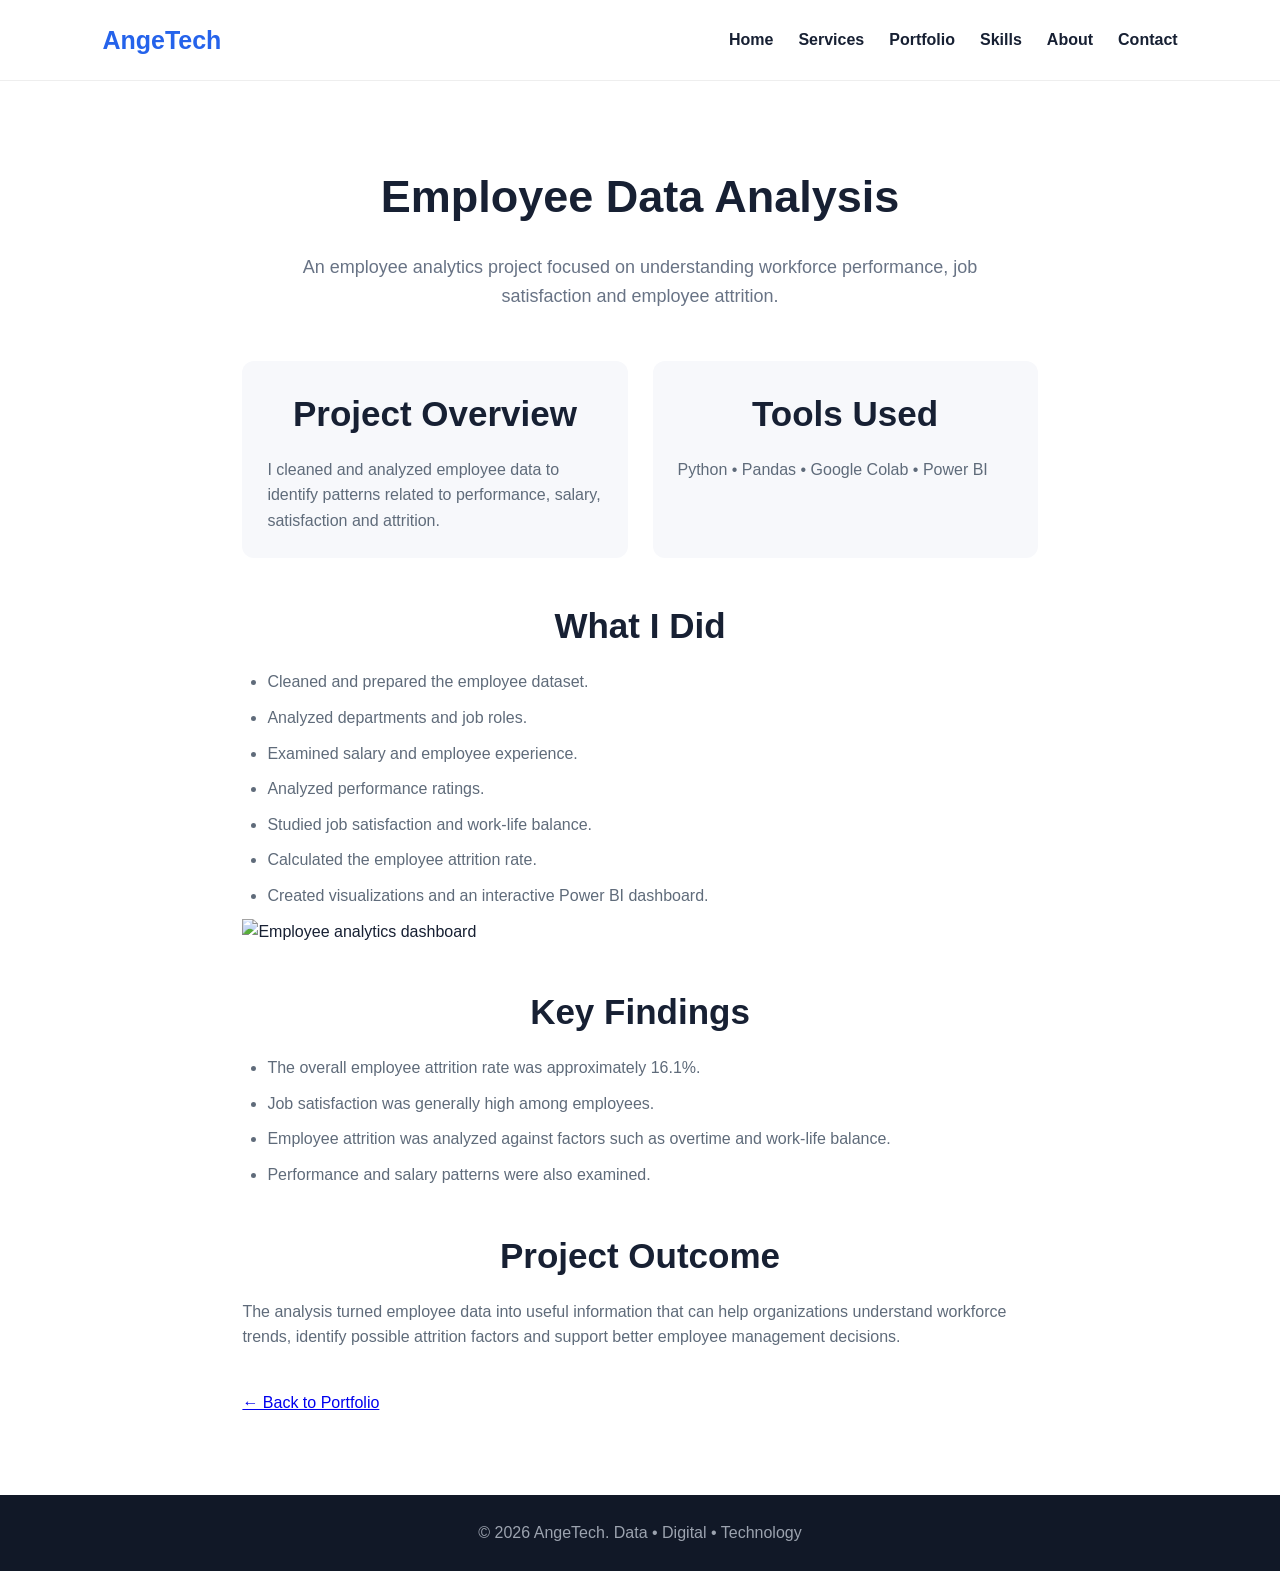
==== employee analytical.html @ 04780192 "main branch" ====
﻿<!DOCTYPE html>
<html lang="en">
<head>
    <meta charset="UTF-8">
    <meta name="viewport" content="width=device-width, initial-scale=1.0">
    <title>Employee Analytics | AngeTech</title>
    <link rel="stylesheet" href="style.css">
</head>

<body>

    <header>
        <h2>AngeTech</h2>

        <nav>
            <a href="index.html">Home</a>
            <a href="index.html#services">Services</a>
            <a href="index.html#portfolio">Portfolio</a>
            <a href="index.html#skills">Skills</a>
            <a href="index.html#about">About</a>
            <a href="index.html#contact">Contact</a>
        </nav>
    </header>

    <section class="project-page">

        <h1>Employee Data Analysis</h1>

        <p class="project-intro">
            An employee analytics project focused on understanding
            workforce performance, job satisfaction and employee attrition.
        </p>

        <div class="project-info">

            <div>
                <h2> Project Overview</h2>
                <p>
                    I cleaned and analyzed employee data to identify patterns
                    related to performance, salary, satisfaction and attrition.
                </p>
            </div>

            <div>
                <h2> Tools Used</h2>
                <p>
                    Python • Pandas • Google Colab • Power BI
                </p>
            </div>

        </div>

        <div class="project-section">

            <h2> What I Did</h2>

            <ul>
                <li>Cleaned and prepared the employee dataset.</li>
                <li>Analyzed departments and job roles.</li>
                <li>Examined salary and employee experience.</li>
                <li>Analyzed performance ratings.</li>
                <li>Studied job satisfaction and work-life balance.</li>
                <li>Calculated the employee attrition rate.</li>
                <li>Created visualizations and an interactive Power BI dashboard.</li>
            </ul>
            <img src="images/employee analytic.png"
                 alt="Employee analytics dashboard">
        </div>

        <div class="project-section">

            <h2> Key Findings</h2>

            <ul>
                <li>The overall employee attrition rate was approximately 16.1%.</li>
                <li>Job satisfaction was generally high among employees.</li>
                <li>Employee attrition was analyzed against factors such as overtime and work-life balance.</li>
                <li>Performance and salary patterns were also examined.</li>
            </ul>

        </div>

        <div class="project-section">

            <h2> Project Outcome</h2>

            <p>
                The analysis turned employee data into useful information
                that can help organizations understand workforce trends,
                identify possible attrition factors and support better
                employee management decisions.
            </p>

        </div>

        <a href="index.html#portfolio" class="buttons">
            ← Back to Portfolio
        </a>

    </section>

    <footer>
        <p>© 2026 AngeTech. Data • Digital • Technology</p>
    </footer>

</body>
</html>
---- style.css ----
/* ===== GENERAL ===== */

* {
    box-sizing: border-box;
    margin: 0;
    padding: 0;
}

html {
    scroll-behavior: smooth;
}

body {
    font-family: Arial, sans-serif;
    color: #172033;
    background-color: white;
    line-height: 1.6;
}


/* ===== HEADER ===== */

header {
    display: flex;
    justify-content: space-between;
    align-items: center;
    padding: 20px 8%;
    background-color: white;
    border-bottom: 1px solid #eeeeee;
    position: sticky;
    top: 0;
    z-index: 1000;
}

    header h2 {
        font-size: 25px;
        color: #2563eb;
    }

nav {
    display: flex;
    gap: 25px;
}

    nav a {
        text-decoration: none;
        color: #172033;
        font-weight: bold;
    }

        nav a:hover {
            color: #2563eb;
        }


/* ===== HOME ===== */

.hero {
    min-height: 80vh;
    display: flex;
    align-items: center;
    padding: 80px 8%;
    background: linear-gradient(135deg, #f5f8ff, #ffffff);
}

    .hero div {
        max-width: 750px;
    }

    .hero p:first-child {
        color: #2563eb;
        font-weight: bold;
        letter-spacing: 2px;
        margin-bottom: 20px;
    }

    .hero h1 {
        font-size: 55px;
        line-height: 1.1;
        margin-bottom: 25px;
    }

    .hero p {
        font-size: 18px;
        color: #5f6b7a;
        margin-bottom: 25px;
    }


/* ===== BUTTON ===== */

button {
    background-color: #2563eb;
    color: white;
    border: none;
    padding: 13px 24px;
    border-radius: 7px;
    font-size: 16px;
    font-weight: bold;
    cursor: pointer;
}

    button:hover {
        background-color: #1d4ed8;
    }


/* ===== SECTIONS ===== */

section:not(.hero) {
    padding: 80px 8%;
}

section h2 {
    text-align: center;
    font-size: 35px;
    margin-bottom: 40px;
}


/* ===== SERVICES ===== */

.services {
    display: grid;
    grid-template-columns: repeat(4, 1fr);
    gap: 20px;
}

    .services div {
        padding: 25px;
        border: 1px solid #e5e7eb;
        border-radius: 12px;
        background-color: white;
        transition: 0.3s;
    }

        .services div:hover {
            transform: translateY(-5px);
            box-shadow: 0 10px 30px rgba(0,0,0,0.08);
        }

    .services h3 {
        margin-bottom: 12px;
    }

    .services p {
        color: #687385;
    }


/* ===== PORTFOLIO ===== */

#portfolio {
    background-color: #f7f8fb;
}

.projects {
    display: grid;
    grid-template-columns: repeat(3, 1fr);
    gap: 25px;
}

    .projects div {
        background-color: white;
        padding: 30px;
        border-radius: 12px;
        border: 1px solid #e5e7eb;
    }

    .projects h3 {
        margin-bottom: 12px;
    }

    .projects p {
        color: #687385;
    }


/* ===== ABOUT ===== */

#about {
    max-width: 1000px;
    margin: auto;
}

    #about p {
        max-width: 750px;
        margin: 15px auto;
        text-align: center;
        color: #5f6b7a;
        font-size: 17px;
    }


/* ===== CONTACT ===== */

#contact {
    background-color: #172033;
    color: white;
    text-align: center;
}

    #contact h2 {
        margin-bottom: 20px;
    }

    #contact p {
        color: #cbd5e1;
        margin-bottom: 25px;
    }


/* ===== FOOTER ===== */

footer {
    background-color: #111827;
    color: #9ca3af;
    text-align: center;
    padding: 25px;
}


/* ===== MOBILE ===== */

@media (max-width: 900px) {

    .services {
        grid-template-columns: repeat(2, 1fr);
    }

    .projects {
        grid-template-columns: 1fr;
    }

    .hero h1 {
        font-size: 42px;
    }
}

@media (max-width: 600px) {

    header {
        flex-direction: column;
        gap: 15px;
    }

    nav {
        gap: 12px;
        flex-wrap: wrap;
        justify-content: center;
    }

    .services {
        grid-template-columns: 1fr;
    }

    .hero {
        min-height: 70vh;
        padding: 60px 8%;
    }

        .hero h1 {
            font-size: 36px;
        }

    section:not(.hero) {
        padding: 60px 8%;
    }
}
.button {
    display: inline-block;
    background-color: #2563eb;
    color: white;
    text-decoration: none;
    padding: 13px 24px;
    border-radius: 7px;
    font-size: 16px;
    font-weight: bold;
    cursor: pointer;
}

    .button:hover {
        background-color: #1d4ed8;
    }
.contact-link {
    display: inline-block;
    color: white;
    text-decoration: none;
    font-weight: bold;
    margin-top: 10px;
}

    .contact-link:hover {
        text-decoration: underline;
    }
.projects div {
    transition: 0.3s;
}

    .projects div:hover {
        transform: translateY(-5px);
        box-shadow: 0 10px 30px rgba(0,0,0,0.08);
    }

.projects p {
    margin-bottom: 12px;
}
.skills {
    display: grid;
    grid-template-columns: repeat(3, 1fr);
    gap: 20px;
}

    .skills div {
        padding: 25px;
        border: 1px solid #e5e7eb;
        border-radius: 12px;
        background-color: white;
        transition: 0.3s;
    }

        .skills div:hover {
            transform: translateY(-5px);
            box-shadow: 0 10px 30px rgba(0,0,0,0.08);
        }

    .skills h3 {
        margin-bottom: 10px;
    }

    .skills p {
        color: #687385;
    }

@media (max-width: 900px) {
    .skills {
        grid-template-columns: repeat(2, 1fr);
    }
}

@media (max-width: 600px) {
    .skills {
        grid-template-columns: 1fr;
    }
}
.trainings {
    display: grid;
    grid-template-columns: repeat(3, 1fr);
    gap: 20px;
}

    .trainings div {
        padding: 25px;
        border: 1px solid #e5e7eb;
        border-radius: 12px;
        background-color: white;
        transition: 0.3s;
    }

        .trainings div:hover {
            transform: translateY(-5px);
            box-shadow: 0 10px 30px rgba(0,0,0,0.08);
        }

    .trainings h3 {
        margin-bottom: 10px;
    }

    .trainings p {
        color: #687385;
    }

@media (max-width: 900px) {
    .trainings {
        grid-template-columns: repeat(2, 1fr);
    }
}

@media (max-width: 600px) {
    .trainings {
        grid-template-columns: 1fr;
    }
}
.project-button {
    display: inline-block;
    margin-top: 10px;
    padding: 10px 18px;
    background-color: #2563eb;
    color: white;
    text-decoration: none;
    border-radius: 7px;
    font-weight: bold;
}

    .project-button:hover {
        background-color: #1d4ed8;
    }
/* ===== PROJECT PAGE ===== */

.project-page {
    max-width: 1000px;
    margin: auto;
    padding: 80px 8%;
}

    .project-page h1 {
        font-size: 45px;
        text-align: center;
        margin-bottom: 20px;
    }

.project-intro {
    text-align: center;
    color: #687385;
    font-size: 18px;
    max-width: 750px;
    margin: 0 auto 50px;
}

.project-info {
    display: grid;
    grid-template-columns: 1fr 1fr;
    gap: 25px;
    margin-bottom: 40px;
}

    .project-info div {
        padding: 25px;
        background-color: #f7f8fb;
        border-radius: 12px;
    }

    .project-info h2,
    .project-section h2 {
        margin-bottom: 15px;
    }

    .project-info p,
    .project-section p {
        color: #5f6b7a;
    }

.project-section {
    margin-bottom: 40px;
}

    .project-section ul {
        padding-left: 25px;
        color: #5f6b7a;
    }

    .project-section li {
        margin-bottom: 10px;
    }

@media (max-width: 700px) {
    .project-info {
        grid-template-columns: 1fr;
    }

    .project-page h1 {
        font-size: 36px;
    }
}
.contact-details {
    display: flex;
    justify-content: center;
    gap: 20px;
    flex-wrap: wrap;
    margin-top: 25px;
}

    .contact-details a {
        display: inline-block;
        padding: 12px 20px;
        background-color: white;
        color: #172033;
        text-decoration: none;
        border-radius: 7px;
        font-weight: bold;
    }

        .contact-details a:hover {
            background-color: #e5e7eb;
        }
/* ===== PROJECT IMAGE ===== */
.hero {
    display: flex;
    align-items: center;
    justify-content: space-between;
    gap: 50px;
}

.hero-text {
    flex: 1;
}

.hero-image {
    flex: 1;
    text-align: center;
}

    .hero-image img {
        width: 100%;
        max-width: 500px;
        border-radius: 15px;
    }

.projects img {
    width: 100%;
    height: 200px;
    object-fit: cover;
    border-radius: 10px;
    margin-bottom: 20px;
}

@media (max-width: 700px) {
    .hero {
        flex-direction: column;
    }

    .hero-image {
        width: 100%;
    }
}
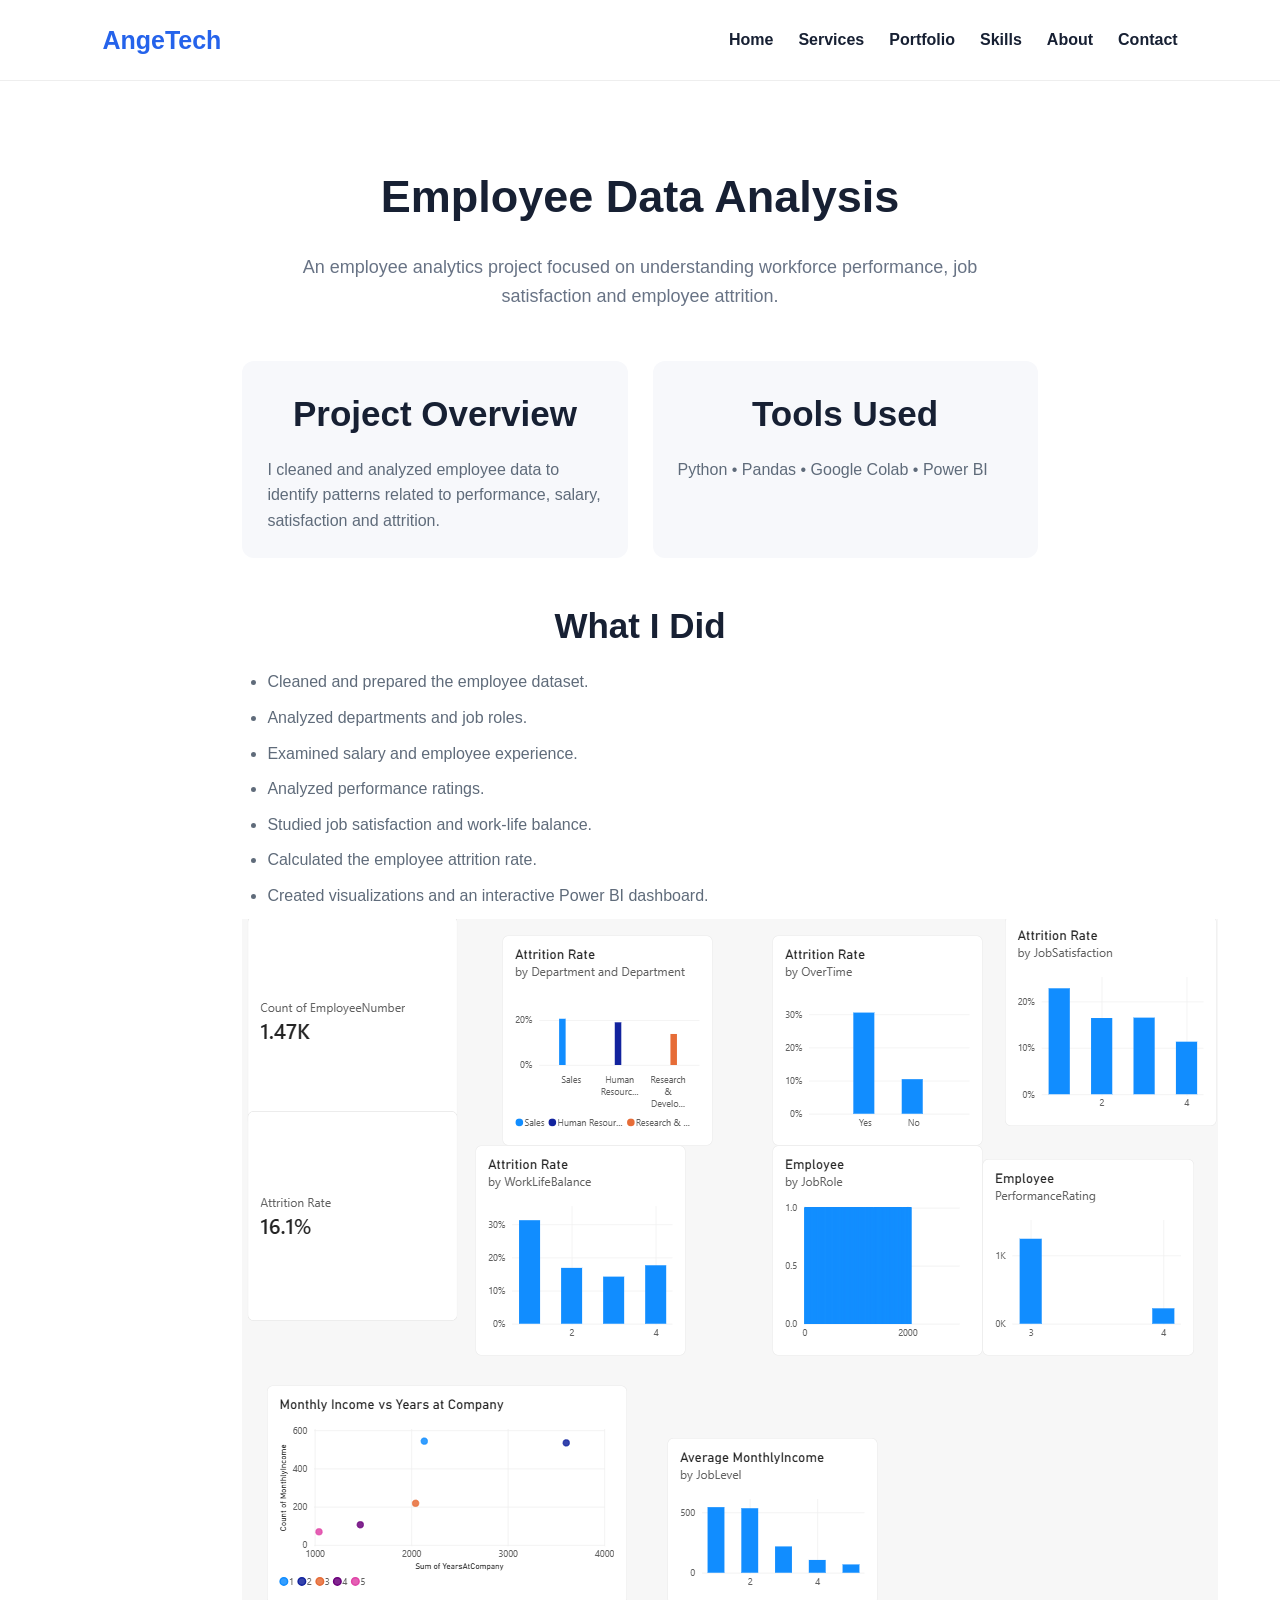
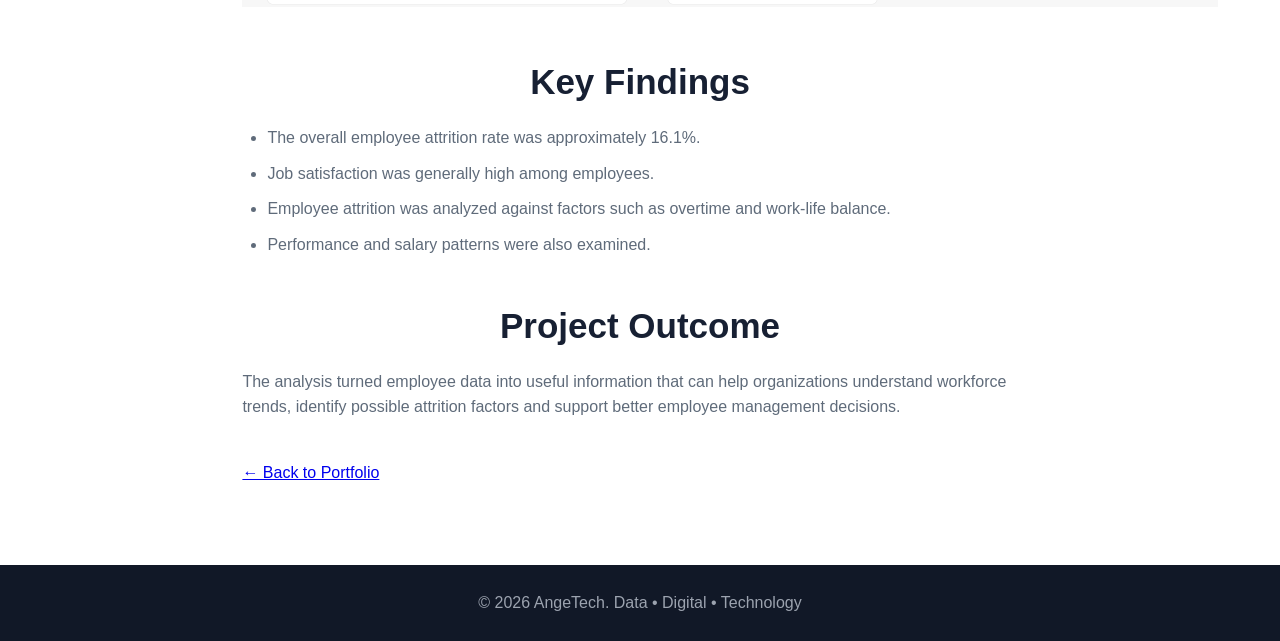
==== commit eb5cfe30: "done" ====
--- a/employee analytical.html
+++ b/employee analytical.html
@@ -63,7 +63,7 @@
                 <li>Calculated the employee attrition rate.</li>
                 <li>Created visualizations and an interactive Power BI dashboard.</li>
             </ul>
-            <img src="images/employee analytic.png"
+            <img src="Employee analytic.png"
                  alt="Employee analytics dashboard">
         </div>
 
@@ -104,4 +104,4 @@
     </footer>
 
 </body>
-</html>+</html>
